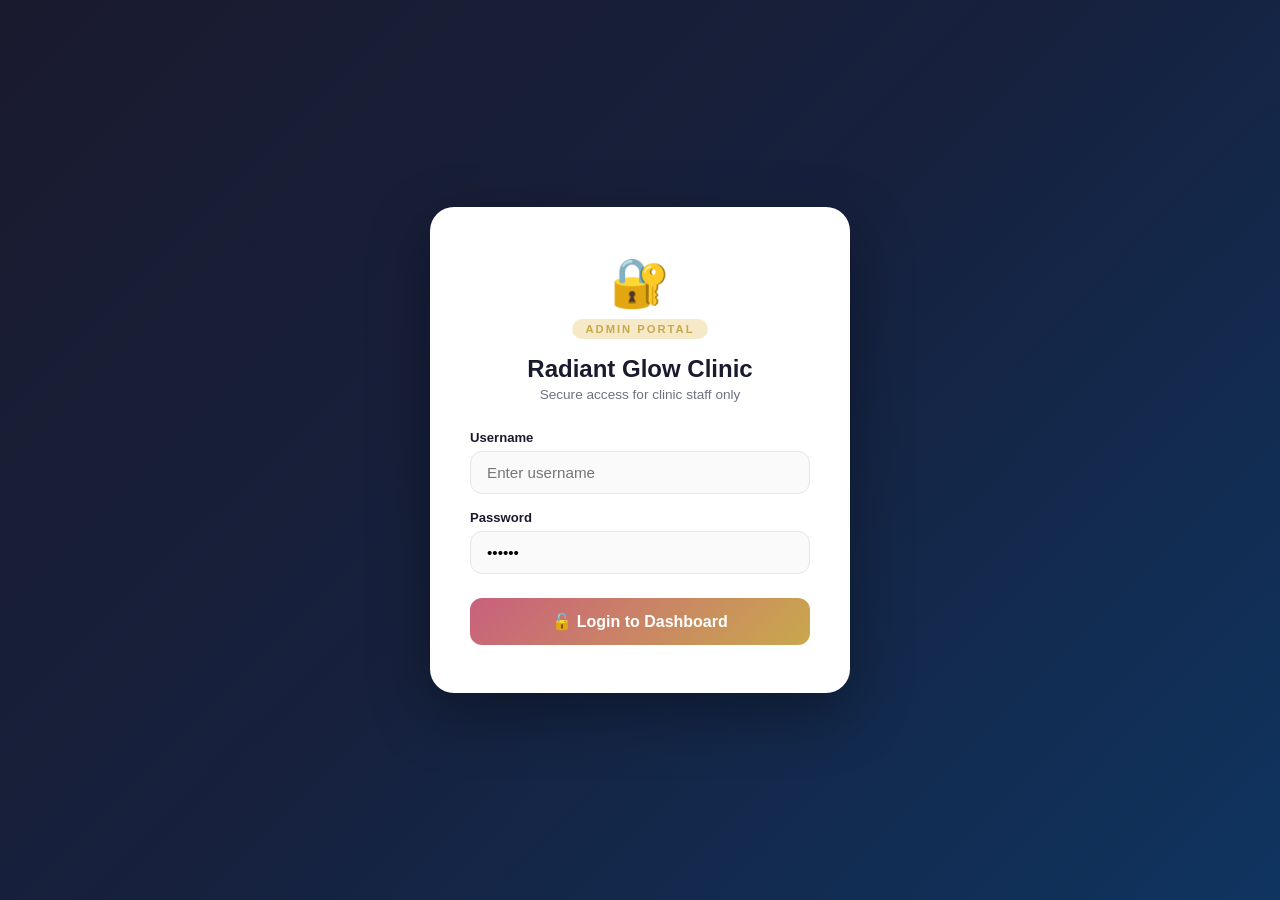
==== admin.html @ fab45881 "Update admin.html" ====
<!DOCTYPE html>
<html lang="en">
<head>
<meta charset="UTF-8">
<meta name="viewport" content="width=device-width, initial-scale=1.0">
<title>Admin Panel – Radiant Glow Clinic</title>
<style>
  :root {
    --pink: #e8a0b4;
    --pink-light: #fce9f0;
    --pink-deep: #c9607e;
    --gold: #c9a84c;
    --gold-light: #f5e9c8;
    --dark: #1a1a2e;
    --grey: #6b7280;
    --shadow: 0 4px 24px rgba(0,0,0,0.08);
  }
  * { margin:0; padding:0; box-sizing:border-box; }
  body { font-family:'Segoe UI',sans-serif; color:var(--dark); background:#f0f2f8; }

  /* LOGIN */
  #loginScreen {
    min-height:100vh; background:linear-gradient(135deg,#1a1a2e 0%,#16213e 50%,#0f3460 100%);
    display:flex; align-items:center; justify-content:center; padding:20px;
  }
  .login-box {
    background:#fff; border-radius:24px; padding:48px 40px;
    width:100%; max-width:420px; text-align:center;
    box-shadow:0 20px 60px rgba(0,0,0,0.35);
  }
  .login-logo { font-size:3rem; margin-bottom:8px; }
  .login-badge { display:inline-block; background:var(--gold-light); color:var(--gold); font-size:0.7rem; font-weight:700; padding:4px 14px; border-radius:50px; margin-bottom:16px; letter-spacing:2px; text-transform:uppercase; }
  .login-box h2 { font-size:1.5rem; font-weight:800; color:var(--dark); margin-bottom:4px; }
  .login-box p { color:var(--grey); font-size:0.85rem; margin-bottom:28px; }
  .form-group { margin-bottom:16px; text-align:left; }
  .form-group label { display:block; font-size:0.82rem; font-weight:600; color:var(--dark); margin-bottom:6px; }
  .form-group input { width:100%; padding:12px 16px; border:1.5px solid #e5e7eb; border-radius:12px; font-size:0.95rem; font-family:inherit; outline:none; transition:.2s; background:#fafafa; }
  .form-group input:focus { border-color:var(--pink); background:#fff; box-shadow:0 0 0 3px rgba(232,160,180,0.15); }
  .login-btn { width:100%; padding:14px; background:linear-gradient(135deg,var(--pink-deep),var(--gold)); color:#fff; border:none; border-radius:12px; font-size:1rem; font-weight:700; cursor:pointer; margin-top:8px; transition:opacity .2s,transform .2s; }
  .login-btn:hover { opacity:0.9; transform:translateY(-1px); }
  .login-hint { font-size:0.75rem; color:#aaa; margin-top:16px; }
  .login-err { background:#fee2e2; color:#dc2626; border-radius:8px; padding:10px 14px; font-size:0.83rem; margin-top:12px; display:none; }

  /* DASHBOARD */
  #dashboard { display:none; min-height:100vh; }

  /* SIDEBAR */
  .layout { display:flex; min-height:100vh; }
  .sidebar {
    width:240px; background:linear-gradient(180deg,#1a1a2e 0%,#16213e 100%);
    padding:0; display:flex; flex-direction:column; position:fixed; top:0; bottom:0; left:0; z-index:100;
    transition:transform .3s;
  }
  .sidebar-brand { padding:24px 20px; border-bottom:1px solid rgba(255,255,255,0.08); }
  .sidebar-brand .brand-name { font-size:1rem; font-weight:800; color:#fff; }
  .sidebar-brand .brand-name span { background:linear-gradient(135deg,var(--pink),var(--gold)); -webkit-background-clip:text; -webkit-text-fill-color:transparent; background-clip:text; }
  .sidebar-brand p { font-size:0.72rem; color:rgba(255,255,255,0.4); margin-top:2px; letter-spacing:1px; text-transform:uppercase; }
  .sidebar-nav { padding:16px 12px; flex:1; overflow-y:auto; }
  .nav-section-title { font-size:0.65rem; font-weight:600; color:rgba(255,255,255,0.3); text-transform:uppercase; letter-spacing:1.5px; padding:8px 8px 6px; margin-top:8px; }
  .sidebar-link {
    display:flex; align-items:center; gap:10px; padding:11px 12px; border-radius:10px;
    color:rgba(255,255,255,0.6); font-size:0.875rem; font-weight:500; cursor:pointer;
    transition:.2s; margin-bottom:2px; border:none; background:transparent; width:100%; text-align:left;
  }
  .sidebar-link:hover { background:rgba(255,255,255,0.08); color:#fff; }
  .sidebar-link.active { background:linear-gradient(135deg,rgba(201,96,126,0.3),rgba(201,168,76,0.2)); color:#fff; }
  .sidebar-link .icon { font-size:1rem; width:20px; text-align:center; }
  .sidebar-footer { padding:16px 12px; border-top:1px solid rgba(255,255,255,0.08); }
  .logout-btn { display:flex; align-items:center; gap:10px; padding:11px 12px; border-radius:10px; color:rgba(255,255,255,0.5); font-size:0.875rem; cursor:pointer; border:none; background:transparent; width:100%; transition:.2s; }
  .logout-btn:hover { background:rgba(255,100,100,0.15); color:#ff6b6b; }

  /* MAIN CONTENT */
  .main { margin-left:240px; flex:1; display:flex; flex-direction:column; }
  .topbar {
    background:#fff; padding:0 28px; height:64px; display:flex; align-items:center;
    justify-content:space-between; box-shadow:0 1px 0 #e5e7eb; position:sticky; top:0; z-index:50;
  }
  .topbar-title { font-size:1.1rem; font-weight:700; color:var(--dark); }
  .topbar-right { display:flex; align-items:center; gap:16px; }
  .admin-badge-pill { background:var(--gold-light); color:var(--gold); font-size:0.75rem; font-weight:600; padding:4px 12px; border-radius:50px; }
  .hamburger-top { display:none; flex-direction:column; gap:4px; cursor:pointer; background:none; border:none; }
  .hamburger-top span { width:22px; height:2px; background:var(--dark); border-radius:2px; }
  .content { padding:28px; flex:1; }

  /* SECTIONS */
  .section { display:none; }
  .section.active { display:block; }

  /* STATS GRID */
  .stats-grid { display:grid; grid-template-columns:repeat(auto-fill,minmax(180px,1fr)); gap:16px; margin-bottom:28px; }
  .stat-card { background:#fff; border-radius:16px; padding:22px 20px; box-shadow:var(--shadow); border-left:4px solid transparent; }
  .stat-card.pink { border-color:var(--pink-deep); }
  .stat-card.gold { border-color:var(--gold); }
  .stat-card.green { border-color:#10b981; }
  .stat-card.blue { border-color:#3b82f6; }
  .stat-card .num { font-size:2rem; font-weight:800; }
  .stat-card.pink .num { color:var(--pink-deep); }
  .stat-card.gold .num { color:var(--gold); }
  .stat-card.green .num { color:#10b981; }
  .stat-card.blue .num { color:#3b82f6; }
  .stat-card .label { font-size:0.78rem; color:var(--grey); margin-top:4px; }
  .stat-card .sub { font-size:0.72rem; color:#10b981; margin-top:6px; }

  /* CARDS */
  .card { background:#fff; border-radius:16px; padding:24px; box-shadow:var(--shadow); margin-bottom:24px; }
  .card-header { display:flex; align-items:center; justify-content:space-between; margin-bottom:20px; flex-wrap:gap; }
  .card-header h3 { font-size:1rem; font-weight:700; color:var(--dark); }
  .card-actions { display:flex; gap:8px; flex-wrap:wrap; }
  .btn-export { background:var(--gold-light); color:var(--gold); border:none; padding:8px 16px; border-radius:8px; font-size:0.8rem; font-weight:600; cursor:pointer; transition:.2s; }
  .btn-export:hover { background:var(--gold); color:#fff; }
  .btn-add { background:linear-gradient(135deg,var(--pink-deep),var(--gold)); color:#fff; border:none; padding:8px 16px; border-radius:8px; font-size:0.8rem; font-weight:600; cursor:pointer; }

  /* TABLE */
  .table-wrap { overflow-x:auto; }
  table { width:100%; border-collapse:collapse; min-width:560px; }
  th { text-align:left; font-size:0.72rem; text-transform:uppercase; letter-spacing:0.5px; color:var(--grey); padding:10px 14px; border-bottom:2px solid #f3f4f6; font-weight:600; white-space:nowrap; }
  td { padding:13px 14px; border-bottom:1px solid #f9fafb; font-size:0.85rem; color:var(--dark); vertical-align:middle; }
  tr:last-child td { border-bottom:none; }
  tr:hover td { background:#fafafa; }

  /* BADGES */
  .badge { display:inline-block; padding:3px 10px; border-radius:50px; font-size:0.72rem; font-weight:600; }
  .badge-pending { background:#fef3c7; color:#92400e; }
  .badge-confirmed { background:#d1fae5; color:#065f46; }
  .badge-done { background:#dbeafe; color:#1e40af; }
  .badge-reschedule { background:#ede9fe; color:#5b21b6; }

  /* ACTION BUTTONS */
  .actions { display:flex; gap:5px; flex-wrap:wrap; }
  .btn-sm { padding:5px 10px; border-radius:6px; font-size:0.72rem; font-weight:600; border:none; cursor:pointer; transition:.15s; white-space:nowrap; }
  .btn-confirm { background:#d1fae5; color:#065f46; } .btn-confirm:hover { background:#6ee7b7; }
  .btn-reschedule { background:#fef3c7; color:#92400e; } .btn-reschedule:hover { background:#fcd34d; }
  .btn-done { background:#dbeafe; color:#1e40af; } .btn-done:hover { background:#93c5fd; }
  .btn-delete { background:#fee2e2; color:#dc2626; } .btn-delete:hover { background:#fca5a5; }

  /* SERVICE MANAGEMENT */
  .service-grid { display:grid; grid-template-columns:repeat(auto-fill,minmax(240px,1fr)); gap:16px; }
  .service-edit-card { border:1.5px solid #e5e7eb; border-radius:14px; padding:18px; transition:.2s; }
  .service-edit-card:hover { border-color:var(--pink); }
  .service-edit-card h4 { font-size:0.9rem; font-weight:700; margin-bottom:12px; color:var(--dark); }
  .service-edit-card input { width:100%; padding:9px 12px; border:1px solid #e5e7eb; border-radius:8px; font-size:0.84rem; margin-bottom:8px; font-family:inherit; outline:none; transition:.2s; }
  .service-edit-card input:focus { border-color:var(--pink); }
  .save-btn { background:linear-gradient(135deg,var(--pink-deep),var(--gold)); color:#fff; border:none; padding:8px 18px; border-radius:8px; font-size:0.8rem; font-weight:600; cursor:pointer; }
  .add-service-card { border:2px dashed var(--pink); border-radius:14px; padding:32px; cursor:pointer; color:var(--pink-deep); font-weight:600; font-size:0.9rem; display:flex; flex-direction:column; align-items:center; justify-content:center; gap:8px; transition:.2s; }
  .add-service-card:hover { background:var(--pink-light); }

  /* TOAST */
  .toast { position:fixed; bottom:24px; right:24px; z-index:9999; background:linear-gradient(135deg,var(--pink-deep),var(--gold)); color:#fff; padding:14px 22px; border-radius:12px; font-size:0.88rem; font-weight:600; box-shadow:0 8px 32px rgba(0,0,0,0.2); transform:translateY(80px); opacity:0; transition:.3s; max-width:300px; }
  .toast.show { transform:translateY(0); opacity:1; }

  /* EMPTY STATE */
  .empty-state { text-align:center; padding:48px 20px; color:var(--grey); }
  .empty-state .icon { font-size:3rem; margin-bottom:12px; }
  .empty-state p { font-size:0.9rem; }

  /* MOBILE */
  @media(max-width:768px){
    .sidebar { transform:translateX(-100%); }
    .sidebar.open { transform:translateX(0); }
    .main { margin-left:0; }
    .hamburger-top { display:flex; }
    .content { padding:16px; }
    .stats-grid { grid-template-columns:1fr 1fr; }
  }
</style>
</head>
<body>

<!-- ========== LOGIN SCREEN ========== -->
<div id="loginScreen">
  <div class="login-box">
    <div class="login-logo">🔐</div>
    <div class="login-badge">Admin Portal</div>
    <h2>Radiant Glow Clinic</h2>
    <p>Secure access for clinic staff only</p>
    <div class="form-group">
      <label>Username</label>
      <input type="text" id="loginUser" placeholder="Enter username" value="">
    </div>
    <div class="form-group">
      <label>Password</label>
      <input type="password" id="loginPass" placeholder="Enter password" value="TIME9@" onkeydown="if(event.key==='Enter')doLogin()">
    </div>
    <button class="login-btn" onclick="doLogin()">🔓 Login to Dashboard</button>
    <div class="login-err" id="loginErr">❌ Invalid username or password</div>
  </div>
</div>

<!-- ========== DASHBOARD ========== -->
<div id="dashboard">
  <div class="layout">

    <!-- SIDEBAR -->
    <aside class="sidebar" id="sidebar">
      <div class="sidebar-brand">
        <div class="brand-name">Radiant <span>Glow</span></div>
        <p>Admin Dashboard</p>
      </div>
      <nav class="sidebar-nav">
        <div class="nav-section-title">Main</div>
        <button class="sidebar-link active" onclick="showSection('overview',this)"><span class="icon">📊</span> Overview</button>
        <button class="sidebar-link" onclick="showSection('appointments',this)"><span class="icon">📅</span> Appointments</button>
        <button class="sidebar-link" onclick="showSection('leads',this)"><span class="icon">👥</span> Leads & Inquiries</button>
        <div class="nav-section-title">Management</div>
        <button class="sidebar-link" onclick="showSection('services',this)"><span class="icon">💆</span> Services & Pricing</button>
        <button class="sidebar-link" onclick="showSection('gallery',this)"><span class="icon">🖼️</span> Gallery Manager</button>
      </nav>
      <div class="sidebar-footer">
        <button class="logout-btn" onclick="doLogout()"><span>🚪</span> Logout</button>
      </div>
    </aside>

    <!-- MAIN -->
    <div class="main">
      <header class="topbar">
        <div style="display:flex;align-items:center;gap:12px">
          <button class="hamburger-top" onclick="document.getElementById('sidebar').classList.toggle('open')"><span></span><span></span><span></span></button>
          <span class="topbar-title" id="topbarTitle">Overview</span>
        </div>
        <div class="topbar-right">
          <span id="topbarDate" style="font-size:0.82rem;color:var(--grey)"></span>
          <span class="admin-badge-pill">Admin</span>
        </div>
      </header>

      <div class="content">

        <!-- OVERVIEW -->
        <div class="section active" id="sec-overview">
          <div class="stats-grid">
            <div class="stat-card pink"><div class="num" id="stat-today">0</div><div class="label">Today's Appointments</div><div class="sub">↑ Updated live</div></div>
            <div class="stat-card gold"><div class="num" id="stat-pending">0</div><div class="label">Pending Confirmations</div></div>
            <div class="stat-card green"><div class="num" id="stat-total">0</div><div class="label">Total Bookings</div></div>
            <div class="stat-card blue"><div class="num">₹2.4L</div><div class="label">Monthly Revenue</div></div>
          </div>
          <div class="card">
            <div class="card-header"><h3>📅 Today's Appointments</h3></div>
            <div class="table-wrap">
              <table>
                <thead><tr><th>Time</th><th>Client</th><th>Service</th><th>Phone</th><th>Status</th><th>Actions</th></tr></thead>
                <tbody id="todayTable"><tr><td colspan="6"><div class="empty-state"><div class="icon">📋</div><p>No appointments yet today. Bookings from website will appear here.</p></div></td></tr></tbody>
              </table>
            </div>
          </div>
        </div>

        <!-- APPOINTMENTS -->
        <div class="section" id="sec-appointments">
          <div class="card">
            <div class="card-header">
              <h3>📅 All Appointments</h3>
              <div class="card-actions">
                <button class="btn-export" onclick="exportAppts()">⬇ Export CSV</button>
              </div>
            </div>
            <div class="table-wrap">
              <table>
                <thead><tr><th>Date</th><th>Time</th><th>Client</th><th>Phone</th><th>Service</th><th>Notes</th><th>Status</th><th>Actions</th></tr></thead>
                <tbody id="apptTable"><tr><td colspan="8"><div class="empty-state"><div class="icon">📅</div><p>No bookings yet. Appointments submitted via website will appear here.</p></div></td></tr></tbody>
              </table>
            </div>
          </div>
        </div>

        <!-- LEADS -->
        <div class="section" id="sec-leads">
          <div class="card">
            <div class="card-header">
              <h3>👥 Leads & Customer Inquiries</h3>
              <div class="card-actions">
                <button class="btn-export" onclick="exportLeads()">⬇ Export CSV</button>
              </div>
            </div>
            <div class="table-wrap">
              <table>
                <thead><tr><th>Date</th><th>Name</th><th>Phone</th><th>Email</th><th>Service</th><th>Notes</th><th>Action</th></tr></thead>
                <tbody id="leadsTable"></tbody>
              </table>
            </div>
          </div>
        </div>

        <!-- SERVICES -->
        <div class="section" id="sec-services">
          <div class="card">
            <div class="card-header"><h3>💆 Services & Pricing</h3><button class="btn-add" onclick="addServiceCard()">➕ Add Service</button></div>
            <div class="service-grid" id="serviceGrid">
              <div class="service-edit-card"><h4>💉 Botox</h4><input type="text" value="Wrinkle reduction injection treatment"><input type="text" value="₹8,000 onwards" placeholder="Price"><button class="save-btn" onclick="saveService(this)">Save ✓</button></div>
              <div class="service-edit-card"><h4>🌸 Dermal Fillers</h4><input type="text" value="Lip & face volume augmentation"><input type="text" value="₹12,000 onwards" placeholder="Price"><button class="save-btn" onclick="saveService(this)">Save ✓</button></div>
              <div class="service-edit-card"><h4>💎 Hydrafacial</h4><input type="text" value="6-in-1 deep cleansing facial"><input type="text" value="₹3,500 onwards" placeholder="Price"><button class="save-btn" onclick="saveService(this)">Save ✓</button></div>
              <div class="service-edit-card"><h4>🔬 GFC Hair Treatment</h4><input type="text" value="Growth Factor Concentrate therapy"><input type="text" value="₹4,500 per session" placeholder="Price"><button class="save-btn" onclick="saveService(this)">Save ✓</button></div>
              <div class="service-edit-card"><h4>⚡ Laser Hair Removal</h4><input type="text" value="Permanent hair reduction treatment"><input type="text" value="₹1,500 per session" placeholder="Price"><button class="save-btn" onclick="saveService(this)">Save ✓</button></div>
              <div class="service-edit-card"><h4>🩸 Leech Therapy</h4><input type="text" value="Natural hirudotherapy treatment"><input type="text" value="₹2,000 per session" placeholder="Price"><button class="save-btn" onclick="saveService(this)">Save ✓</button></div>
              <div class="service-edit-card"><h4>💊 IV Drip Therapy</h4><input type="text" value="Vitamin C, Glutathione, NAD+ drips"><input type="text" value="₹3,500 onwards" placeholder="Price"><button class="save-btn" onclick="saveService(this)">Save ✓</button></div>
              <div class="service-edit-card"><h4>🧪 Exosome Therapy</h4><input type="text" value="Cellular rejuvenation treatment"><input type="text" value="₹15,000 onwards" placeholder="Price"><button class="save-btn" onclick="saveService(this)">Save ✓</button></div>
              <div class="add-service-card" onclick="addServiceCard()"><span style="font-size:2rem">➕</span><span>Add New Service</span></div>
            </div>
          </div>
        </div>

        <!-- GALLERY MANAGER -->
        <div class="section" id="sec-gallery">
          <div class="card">
            <div class="card-header"><h3>🖼️ Gallery Manager</h3><button class="btn-add" onclick="showToast('📸 Upload feature — connect to backend to enable!')">➕ Add Photo</button></div>
            <div style="display:grid;grid-template-columns:repeat(auto-fill,minmax(220px,1fr));gap:16px">
              <div style="border:1.5px solid #e5e7eb;border-radius:14px;overflow:hidden">
                <div style="display:grid;grid-template-columns:1fr 1fr;height:120px">
                  <div style="background:#f0f0f0;display:flex;align-items:center;justify-content:center;font-size:2rem">😔</div>
                  <div style="background:var(--pink-light);display:flex;align-items:center;justify-content:center;font-size:2rem">😊</div>
                </div>
                <div style="padding:12px">
                  <p style="font-size:0.85rem;font-weight:600">Hydrafacial + Brightening</p>
                  <p style="font-size:0.75rem;color:var(--grey)">Priya S. · 3 sessions</p>
                  <button class="btn-sm btn-delete" style="margin-top:8px" onclick="showToast('🗑️ Photo removed')">Delete</button>
                </div>
              </div>
              <div style="border:1.5px solid #e5e7eb;border-radius:14px;overflow:hidden">
                <div style="display:grid;grid-template-columns:1fr 1fr;height:120px">
                  <div style="background:#f0f0f0;display:flex;align-items:center;justify-content:center;font-size:2rem">💇</div>
                  <div style="background:var(--pink-light);display:flex;align-items:center;justify-content:center;font-size:2rem">👸</div>
                </div>
                <div style="padding:12px">
                  <p style="font-size:0.85rem;font-weight:600">GFC Hair Treatment</p>
                  <p style="font-size:0.75rem;color:var(--grey)">Rohit M. · 4 sessions</p>
                  <button class="btn-sm btn-delete" style="margin-top:8px" onclick="showToast('🗑️ Photo removed')">Delete</button>
                </div>
              </div>
              <div style="border:2px dashed #e5e7eb;border-radius:14px;display:flex;flex-direction:column;align-items:center;justify-content:center;gap:8px;padding:32px;cursor:pointer;color:var(--grey)" onclick="showToast('📸 Upload feature — connect to backend to enable!')">
                <span style="font-size:2rem">📷</span>
                <span style="font-size:0.85rem;font-weight:600">Upload New Photo</span>
              </div>
            </div>
          </div>
        </div>

      </div><!-- /content -->
    </div><!-- /main -->
  </div><!-- /layout -->
</div><!-- /dashboard -->

<div class="toast" id="toast"></div>

<script>
  // ---- DATE ----
  const now = new Date();
  document.getElementById('topbarDate').textContent = now.toLocaleDateString('en-IN',{weekday:'short',day:'numeric',month:'short',year:'numeric'});
  const todayStr = now.toLocaleDateString('en-IN');

  // ---- LOGIN ----
  function doLogin() {
    const u = document.getElementById('loginUser').value.trim();
    const p = document.getElementById('loginPass').value.trim();
    if(u === 'admin' && p === 'TIME9@') {
      document.getElementById('loginScreen').style.display = 'none';
      document.getElementById('dashboard').style.display = 'block';
      loadBookings();
    } else {
      document.getElementById('loginErr').style.display = 'block';
    }
  }

  function doLogout() {
    document.getElementById('loginScreen').style.display = 'flex';
    document.getElementById('dashboard').style.display = 'none';
    document.getElementById('loginPass').value = '';
  }

  // ---- NAVIGATION ----
  function showSection(id, btn) {
    document.querySelectorAll('.section').forEach(s => s.classList.remove('active'));
    document.querySelectorAll('.sidebar-link').forEach(b => b.classList.remove('active'));
    document.getElementById('sec-'+id).classList.add('active');
    if(btn) btn.classList.add('active');
    const titles = {overview:'Overview',appointments:'Appointments',leads:'Leads & Inquiries',services:'Services & Pricing',gallery:'Gallery Manager'};
    document.getElementById('topbarTitle').textContent = titles[id] || id;
    document.getElementById('sidebar').classList.remove('open');
  }

  // ---- LOAD BOOKINGS FROM LOCALSTORAGE ----
  function loadBookings() {
    const bookings = JSON.parse(localStorage.getItem('rg_bookings') || '[]');
    const todayBookings = bookings.filter(b => b.date === now.toISOString().split('T')[0]);
    const pending = bookings.filter(b => b.status === 'Pending');

    document.getElementById('stat-today').textContent = todayBookings.length;
    document.getElementById('stat-pending').textContent = pending.length;
    document.getElementById('stat-total').textContent = bookings.length;

    renderTodayTable(todayBookings);
    renderApptTable(bookings);
    renderLeadsTable(bookings);
  }

  function statusBadge(s) {
    const map = {Pending:'badge-pending',Confirmed:'badge-confirmed',Done:'badge-done',Rescheduling:'badge-reschedule'};
    return `<span class="badge ${map[s]||'badge-pending'}">${s}</span>`;
  }

  function renderTodayTable(data) {
    const tb = document.getElementById('todayTable');
    if(!data.length) { tb.innerHTML = '<tr><td colspan="6"><div class="empty-state"><div class="icon">📋</div><p>No appointments today yet.</p></div></td></tr>'; return; }
    tb.innerHTML = data.map((b,i) => `
      <tr>
        <td>${b.time}</td><td><strong>${b.name}</strong></td><td>${b.service}</td><td>${b.phone}</td>
        <td>${statusBadge(b.status)}</td>
        <td><div class="actions">
          ${b.status==='Pending'?`<button class="btn-sm btn-confirm" onclick="updateStatus(${i},'Confirmed','today')">Confirm</button><button class="btn-sm btn-reschedule" onclick="updateStatus(${i},'Rescheduling','today')">Reschedule</button>`:''}
          ${b.status==='Confirmed'?`<button class="btn-sm btn-done" onclick="updateStatus(${i},'Done','today')">✓ Done</button>`:''}
        </div></td>
      </tr>`).join('');
  }

  function renderApptTable(data) {
    const tb = document.getElementById('apptTable');
    if(!data.length) { tb.innerHTML = '<tr><td colspan="8"><div class="empty-state"><div class="icon">📅</div><p>No bookings yet.</p></div></td></tr>'; return; }
    tb.innerHTML = data.map((b,i) => `
      <tr>
        <td>${b.created||b.date}</td><td>${b.time}</td><td><strong>${b.name}</strong></td>
        <td>${b.phone}</td><td>${b.service}</td><td style="max-width:140px;white-space:nowrap;overflow:hidden;text-overflow:ellipsis">${b.notes||'—'}</td>
        <td>${statusBadge(b.status)}</td>
        <td><div class="actions">
          ${b.status==='Pending'?`<button class="btn-sm btn-confirm" onclick="updateStatus(${i},'Confirmed','appt')">Confirm</button><button class="btn-sm btn-reschedule" onclick="updateStatus(${i},'Rescheduling','appt')">Reschedule</button>`:''}
          ${b.status==='Confirmed'?`<button class="btn-sm btn-done" onclick="updateStatus(${i},'Done','appt')">✓ Done</button>`:''}
          <button class="btn-sm btn-delete" onclick="deleteAppt(${i})">Delete</button>
        </div></td>
      </tr>`).join('');
  }

  function renderLeadsTable(data) {
    const tb = document.getElementById('leadsTable');
    // Static sample leads + dynamic bookings
    const sampleLeads = [
      {created:'1 Mar',name:'Priya Sharma',phone:'9876543210',email:'priya@gmail.com',service:'Hydrafacial',notes:'Wants glow before wedding'},
      {created:'28 Feb',name:'Rohit Verma',phone:'9812345678',email:'rohit@gmail.com',service:'GFC Hair',notes:'Hair fall since 2 years'},
      {created:'26 Feb',name:'Ananya Tiwari',phone:'9765432109',email:'ananya@gmail.com',service:'Botox',notes:'First time, nervous'},
    ];
    const allLeads = [...sampleLeads, ...data];
    tb.innerHTML = allLeads.map(b => `
      <tr>
        <td>${b.created||'—'}</td><td><strong>${b.name}</strong></td><td>${b.phone}</td>
        <td>${b.email||'—'}</td><td>${b.service}</td><td>${b.notes||'—'}</td>
        <td><button class="btn-sm btn-confirm" onclick="showToast('✅ Lead followed up!')">Follow Up</button></td>
      </tr>`).join('');
  }

  function updateStatus(idx, newStatus, context) {
    const bookings = JSON.parse(localStorage.getItem('rg_bookings') || '[]');
    if(bookings[idx]) { bookings[idx].status = newStatus; localStorage.setItem('rg_bookings', JSON.stringify(bookings)); }
    loadBookings();
    showToast(`✅ Marked as ${newStatus}`);
  }

  function deleteAppt(idx) {
    const bookings = JSON.parse(localStorage.getItem('rg_bookings') || '[]');
    bookings.splice(idx,1);
    localStorage.setItem('rg_bookings', JSON.stringify(bookings));
    loadBookings();
    showToast('🗑️ Appointment deleted');
  }

  // ---- SERVICES ----
  function addServiceCard() {
    const grid = document.getElementById('serviceGrid');
    const addBtn = grid.querySelector('.add-service-card');
    const card = document.createElement('div');
    card.className = 'service-edit-card';
    card.innerHTML = `<h4>✨ New Service</h4><input type="text" placeholder="Service name & description"><input type="text" placeholder="Price (e.g. ₹2,000 onwards)"><button class="save-btn" onclick="saveService(this)">Save ✓</button>`;
    grid.insertBefore(card, addBtn);
    showToast('➕ New service card added!');
  }

  function saveService(btn) {
    showToast('💾 Service saved!');
    btn.textContent = 'Saved ✓'; btn.style.background = '#d1fae5'; btn.style.color = '#065f46';
    setTimeout(() => { btn.textContent = 'Save ✓'; btn.style.background = ''; btn.style.color = ''; }, 2000);
  }

  // ---- EXPORT ----
  function exportAppts() {
    const bookings = JSON.parse(localStorage.getItem('rg_bookings') || '[]');
    const rows = [['Date','Time','Name','Phone','Email','Service','Notes','Status'], ...bookings.map(b => [b.created||b.date,b.time,b.name,b.phone,b.email||'',b.service,b.notes||'',b.status])];
    downloadCSV(rows, 'appointments.csv');
  }

  function exportLeads() {
    const bookings = JSON.parse(localStorage.getItem('rg_bookings') || '[]');
    const rows = [['Date','Name','Phone','Email','Service','Notes'], ...bookings.map(b => [b.created||b.date,b.name,b.phone,b.email||'',b.service,b.notes||''])];
    downloadCSV(rows, 'leads.csv');
  }

  function downloadCSV(rows, filename) {
    const csv = rows.map(r => r.map(c => `"${String(c).replace(/"/g,'""')}"`).join(',')).join('\n');
    const a = document.createElement('a');
    a.href = 'data:text/csv;charset=utf-8,' + encodeURIComponent(csv);
    a.download = filename; a.click();
    showToast('📥 ' + filename + ' downloaded!');
  }

  // ---- TOAST ----
  function showToast(msg) {
    const t = document.getElementById('toast');
    t.textContent = msg; t.classList.add('show');
    setTimeout(() => t.classList.remove('show'), 3000);
  }
</script>
</body>
</html>
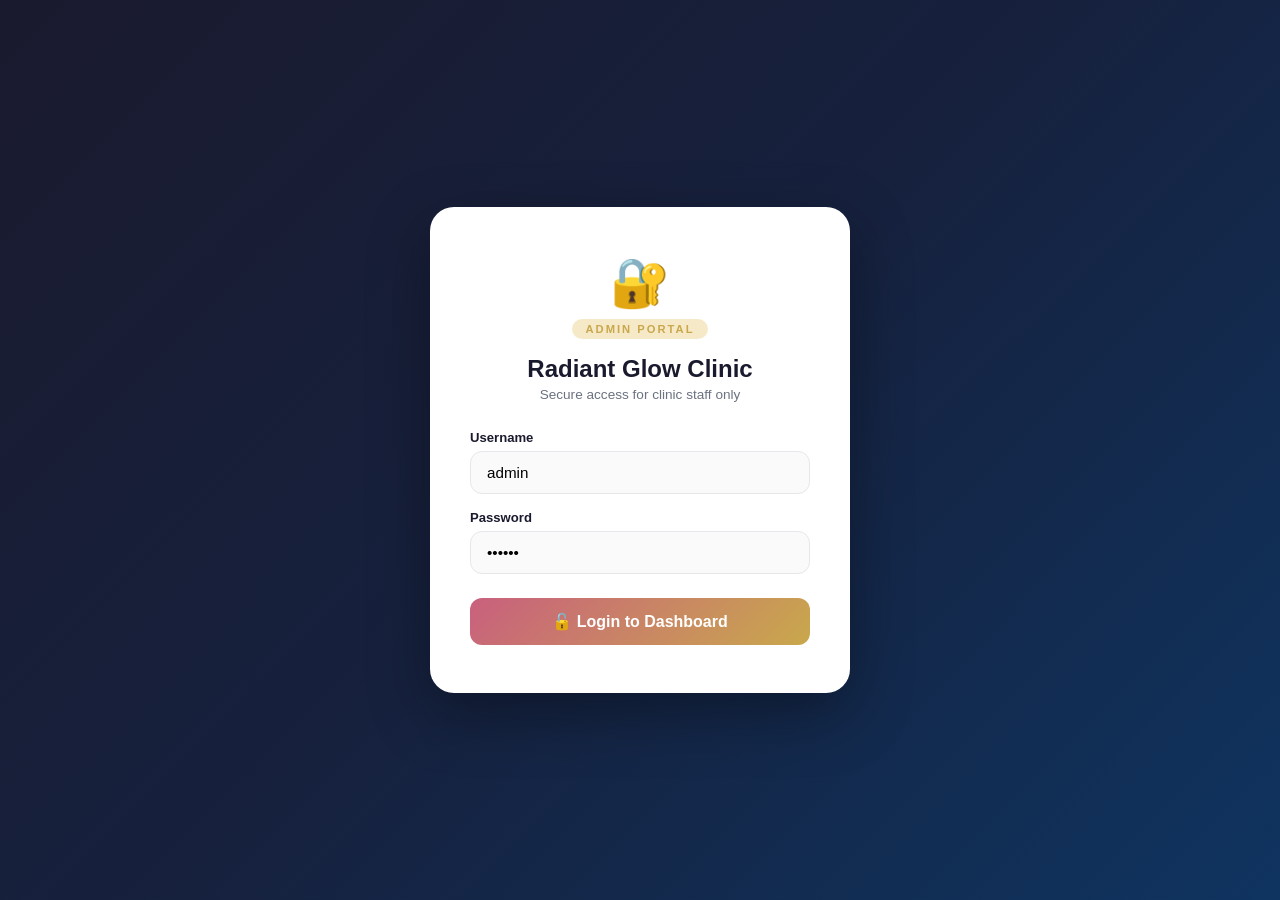
==== commit 4f1cf8df: "Update admin.html" ====
--- a/admin.html
+++ b/admin.html
@@ -175,7 +175,7 @@
     <p>Secure access for clinic staff only</p>
     <div class="form-group">
       <label>Username</label>
-      <input type="text" id="loginUser" placeholder="Enter username" value="">
+      <input type="text" id="loginUser" placeholder="Enter username" value="admin">
     </div>
     <div class="form-group">
       <label>Password</label>
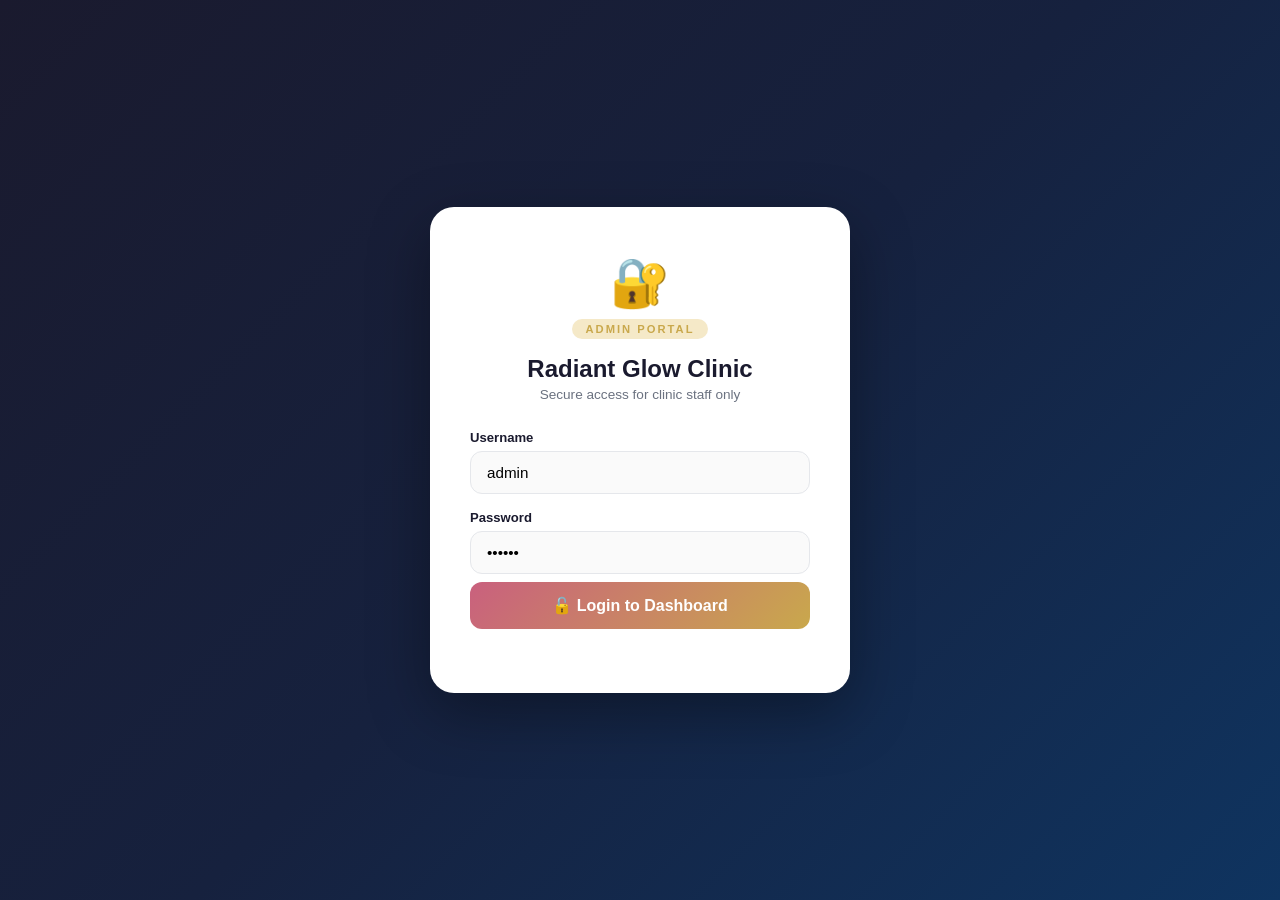
==== commit a5432a67: "Update admin.html" ====
--- a/admin.html
+++ b/admin.html
@@ -179,7 +179,7 @@
     </div>
     <div class="form-group">
       <label>Password</label>
-      <input type="password" id="loginPass" placeholder="Enter password" value="TIME9@" onkeydown="if(event.key==='Enter')doLogin()">
+      <input type="password" id="loginPass" placeholder="Enter password" value="TIME9@" 
     </div>
     <button class="login-btn" onclick="doLogin()">🔓 Login to Dashboard</button>
     <div class="login-err" id="loginErr">❌ Invalid username or password</div>
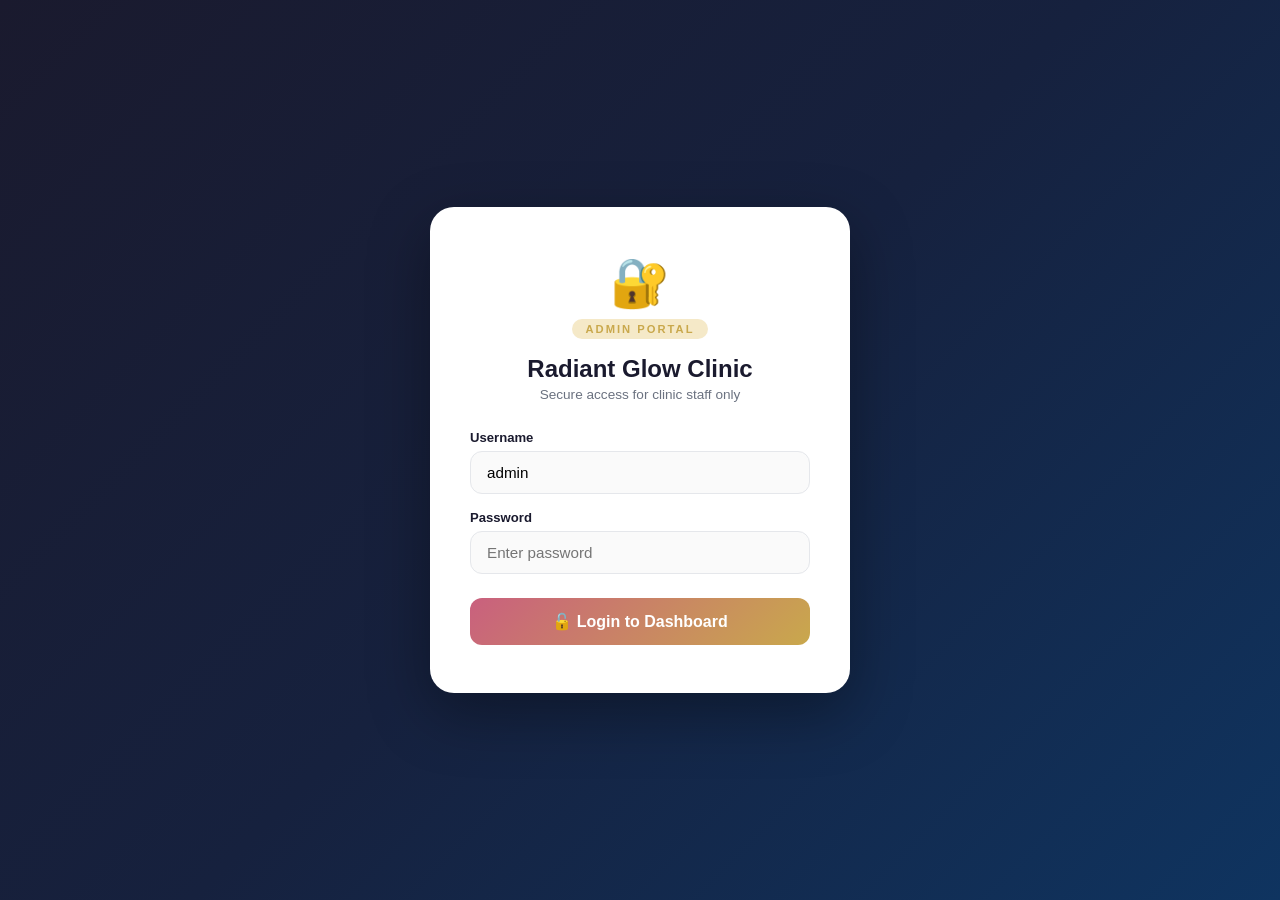
==== commit cc9e291b: "Update admin.html" ====
--- a/admin.html
+++ b/admin.html
@@ -179,7 +179,7 @@
     </div>
     <div class="form-group">
       <label>Password</label>
-      <input type="password" id="loginPass" placeholder="Enter password" value="TIME9@" 
+      <input type="password" id="loginPass" placeholder="Enter password" onkeydown="if(event.key==='Enter')doLogin()">
     </div>
     <button class="login-btn" onclick="doLogin()">🔓 Login to Dashboard</button>
     <div class="login-err" id="loginErr">❌ Invalid username or password</div>
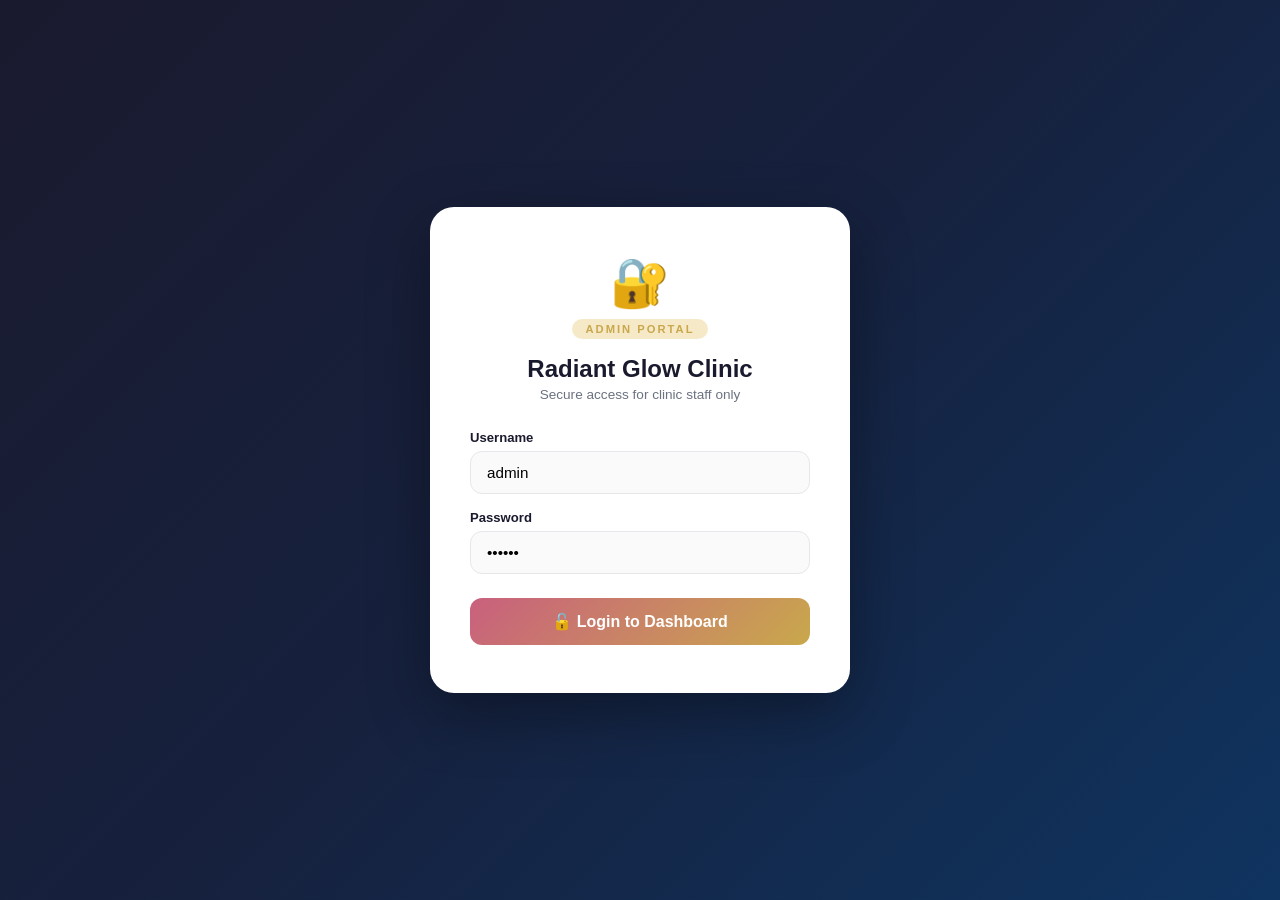
==== commit 5f2f9f7e: "Update admin.html" ====
--- a/admin.html
+++ b/admin.html
@@ -179,7 +179,7 @@
     </div>
     <div class="form-group">
       <label>Password</label>
-      <input type="password" id="loginPass" placeholder="Enter password" onkeydown="if(event.key==='Enter')doLogin()">
+      <input type="password" id="loginPass" placeholder="Enter password" value="TIME9@" onkeydown="if(event.key==='Enter')doLogin()">
     </div>
     <button class="login-btn" onclick="doLogin()">🔓 Login to Dashboard</button>
     <div class="login-err" id="loginErr">❌ Invalid username or password</div>
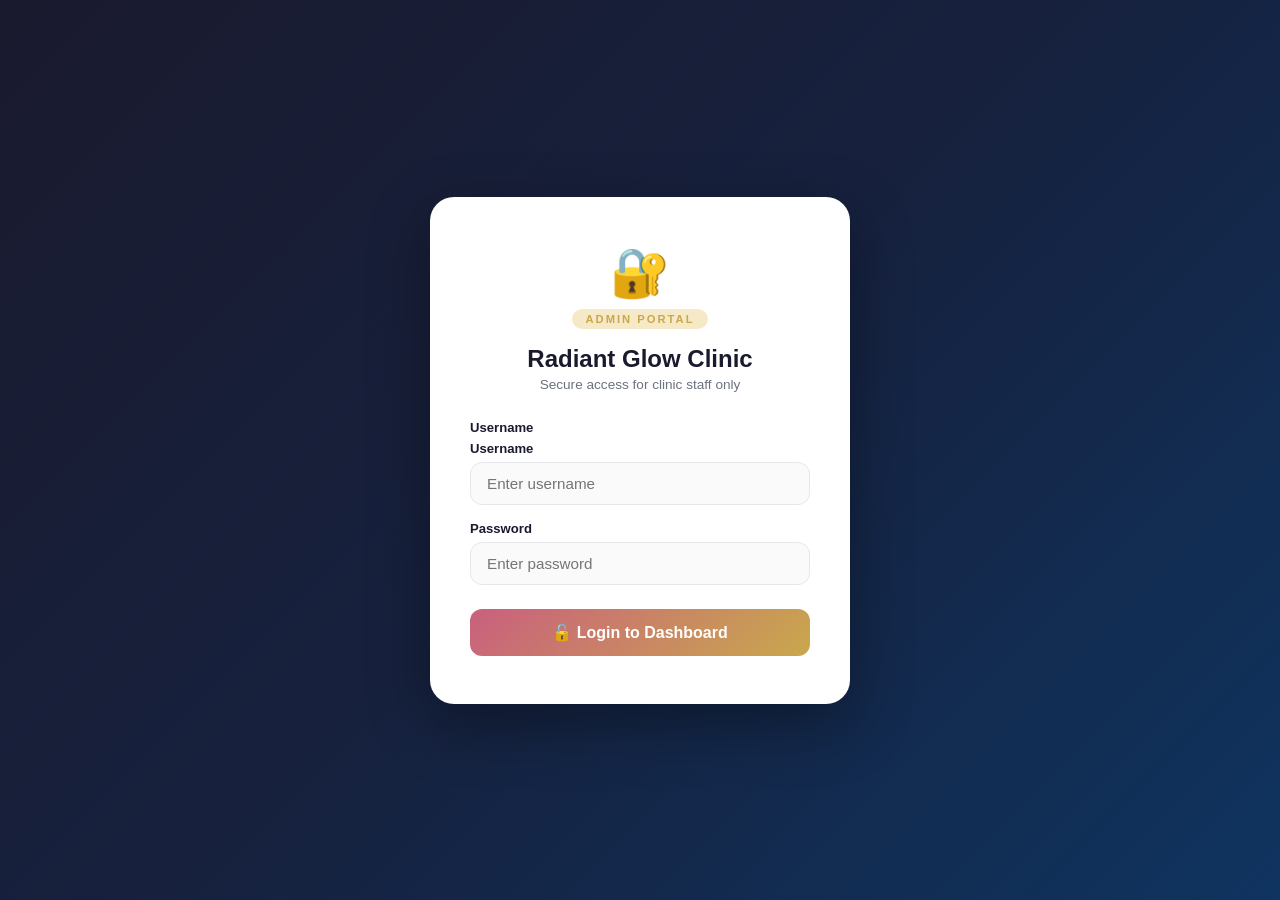
==== commit 98d73fd6: "Update admin.html" ====
--- a/admin.html
+++ b/admin.html
@@ -175,11 +175,15 @@
     <p>Secure access for clinic staff only</p>
     <div class="form-group">
       <label>Username</label>
-      <input type="text" id="loginUser" placeholder="Enter username" value="admin">
-    </div>
-    <div class="form-group">
-      <label>Password</label>
-      <input type="password" id="loginPass" placeholder="Enter password" value="TIME9@" onkeydown="if(event.key==='Enter')doLogin()">
+      <div class="form-group">
+    <label>Username</label>
+    <input type="text" id="loginUser" placeholder="Enter username">
+</div>
+
+<div class="form-group">
+    <label>Password</label>
+    <input type="password" id="loginPass" placeholder="Enter password">
+</div>
     </div>
     <button class="login-btn" onclick="doLogin()">🔓 Login to Dashboard</button>
     <div class="login-err" id="loginErr">❌ Invalid username or password</div>
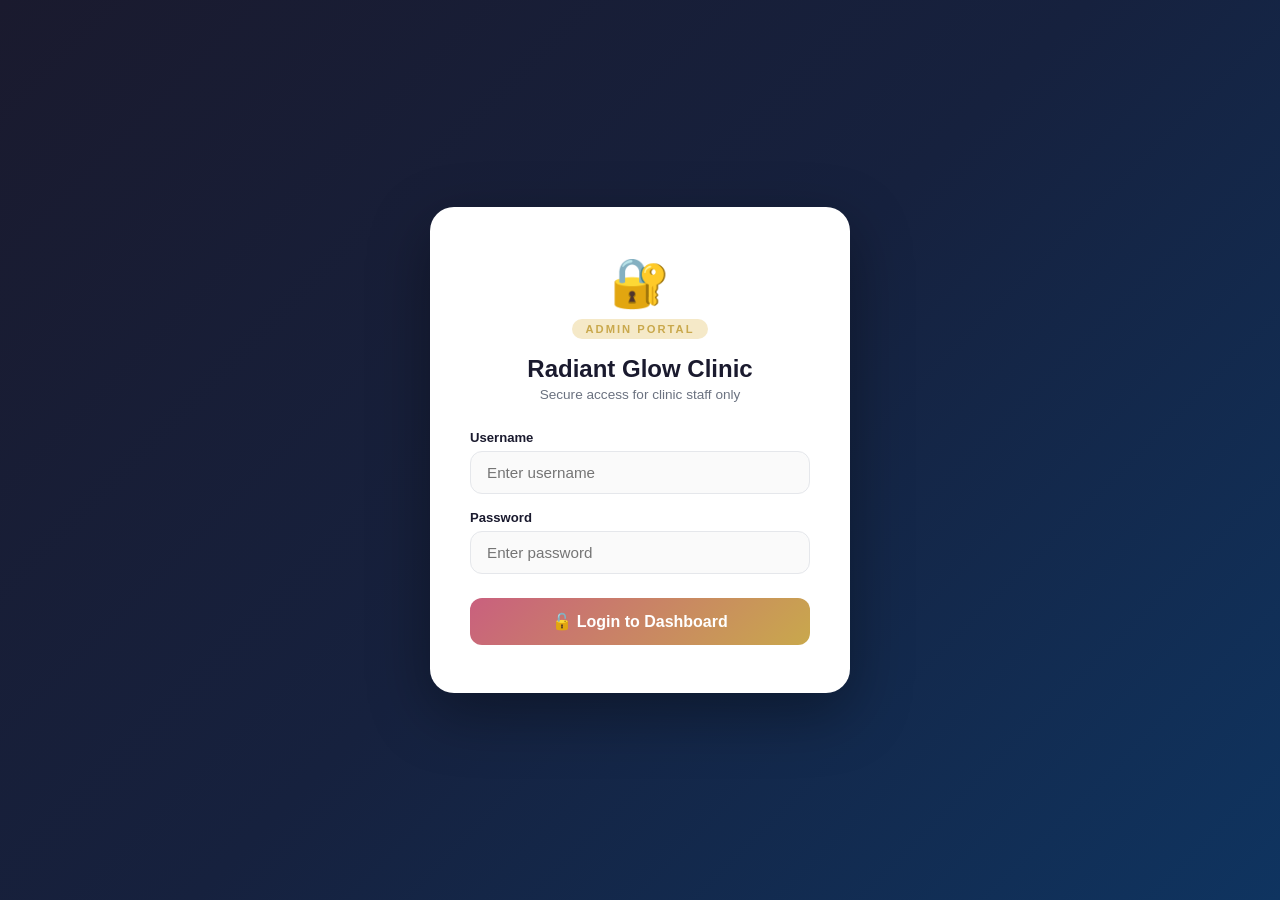
==== commit 2c466bb6: "Update admin.html" ====
--- a/admin.html
+++ b/admin.html
@@ -174,15 +174,14 @@
     <h2>Radiant Glow Clinic</h2>
     <p>Secure access for clinic staff only</p>
     <div class="form-group">
-      <label>Username</label>
-      <div class="form-group">
+     <div class="form-group">
     <label>Username</label>
-    <input type="text" id="loginUser" placeholder="Enter username">
+    <input type="text" id="loginUser" placeholder="Enter username" autocomplete="off">
 </div>
 
 <div class="form-group">
     <label>Password</label>
-    <input type="password" id="loginPass" placeholder="Enter password">
+    <input type="password" id="loginPass" placeholder="Enter password" autocomplete="new-password">
 </div>
     </div>
     <button class="login-btn" onclick="doLogin()">🔓 Login to Dashboard</button>
